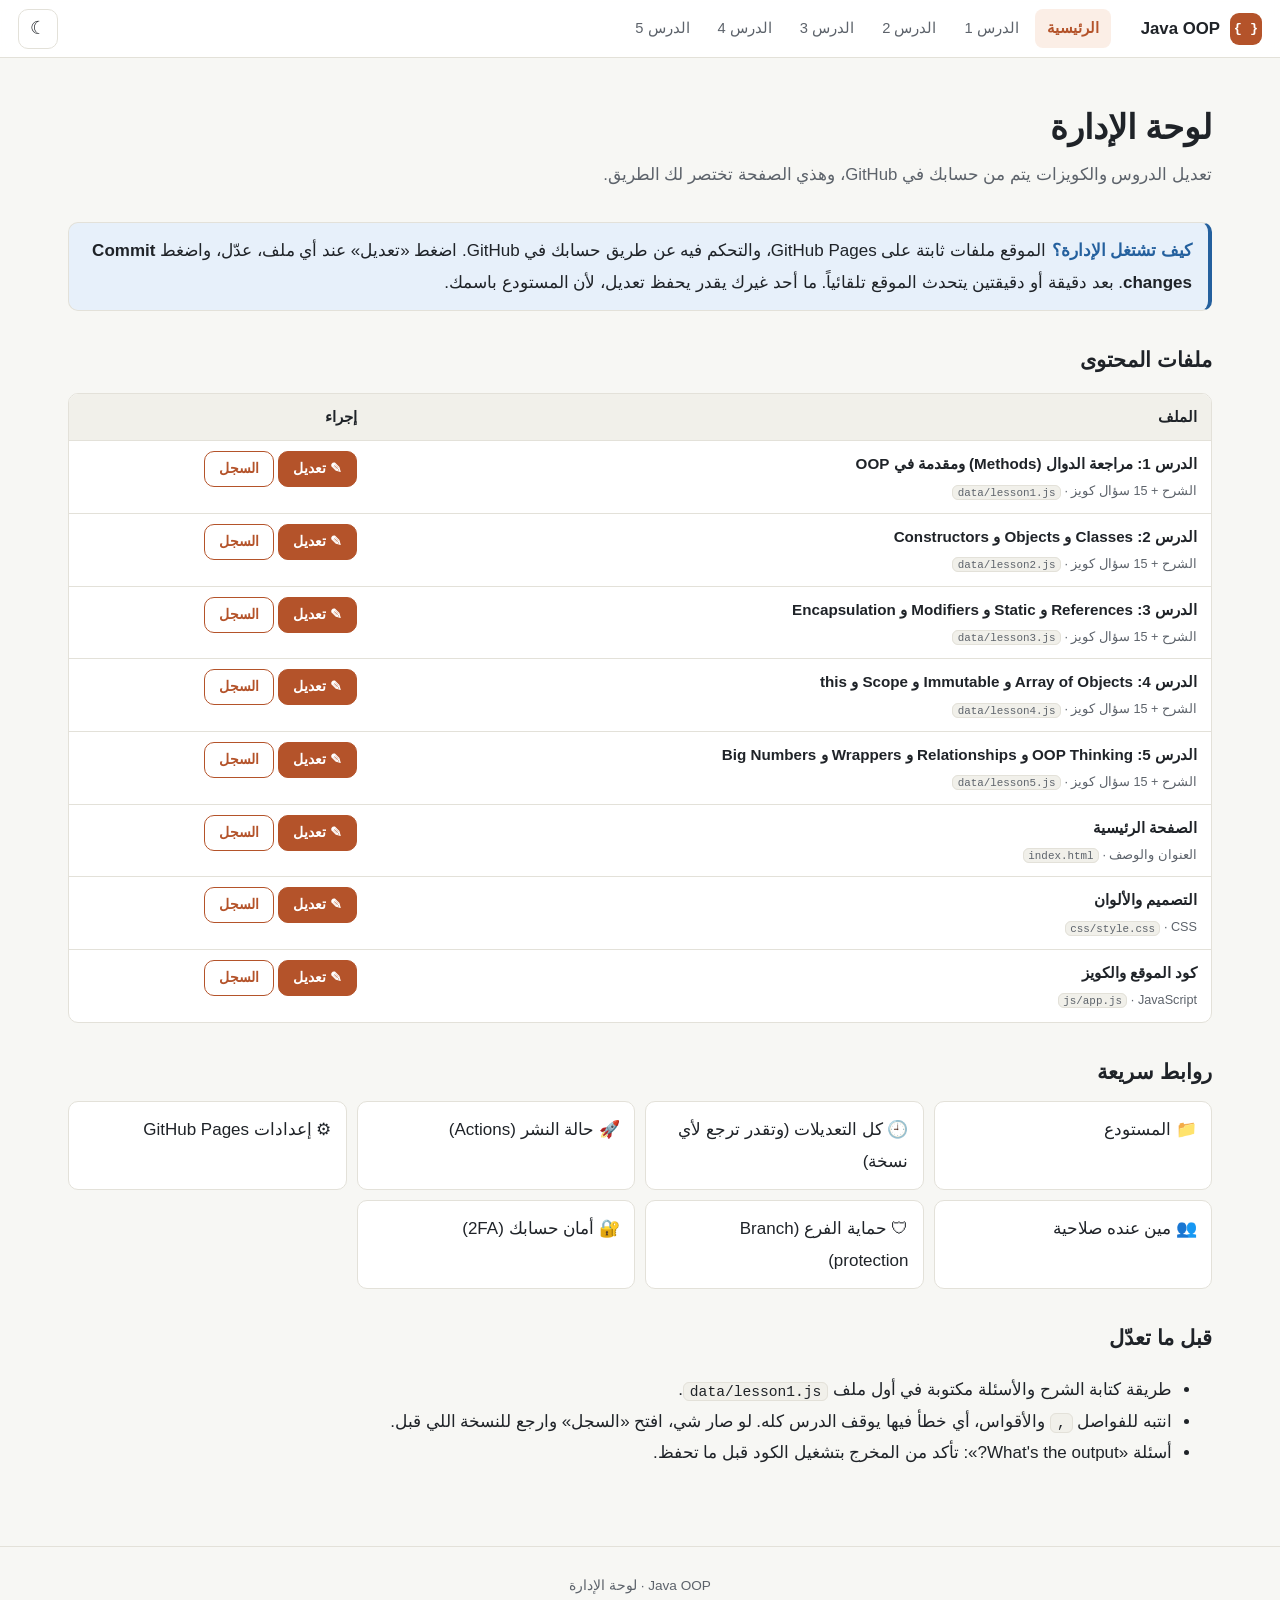
==== admin.html @ 85fa1e5e "Java OOP learning site: 5 lessons, English quizzes, admin page" ====
<!DOCTYPE html>
<html lang="ar" dir="rtl">
<head>
  <meta charset="UTF-8">
  <meta http-equiv="Content-Security-Policy" content="default-src 'none'; script-src 'self'; style-src 'self'; img-src 'self' data:; font-src 'self'; connect-src 'none'; object-src 'none'; base-uri 'none'; form-action 'none'">
  <meta name="referrer" content="no-referrer">
  <meta name="robots" content="noindex, nofollow">
  <meta name="viewport" content="width=device-width, initial-scale=1">
  <title>الإدارة — Java OOP</title>
  <script src="js/theme.js?v=4"></script>
  <link rel="stylesheet" href="css/style.css?v=4">
</head>
<body data-page="admin">
  <header class="topbar" id="topbar"></header>

  <main class="wrap admin">
    <section class="hero">
      <h1>لوحة الإدارة</h1>
      <p>تعديل الدروس والكويزات يتم من حسابك في GitHub، وهذي الصفحة تختصر لك الطريق.</p>
    </section>
    <section id="admin"></section>
  </main>

  <footer class="footer">Java OOP · لوحة الإدارة</footer>

  <script src="data/lesson1.js?v=4"></script>
  <script src="data/lesson2.js?v=4"></script>
  <script src="data/lesson3.js?v=4"></script>
  <script src="data/lesson4.js?v=4"></script>
  <script src="data/lesson5.js?v=4"></script>
  <script src="js/config.js?v=4"></script>
  <script src="js/app.js?v=4"></script>
  <script src="js/admin.js?v=4"></script>
</body>
</html>
---- css/style.css ----
/* ===== Java OOP — موقع تعليمي ===== */
:root {
  --bg: #f7f7f4;
  --surface: #ffffff;
  --surface-2: #f1f0ea;
  --text: #1f2328;
  --muted: #5d636b;
  --border: #e3e1d9;
  --accent: #b4532a;
  --accent-soft: #fbeee6;
  --link: #9a4320;
  --ok: #1f7a4d;
  --ok-soft: #e3f4ea;
  --bad: #b42318;
  --bad-soft: #fde8e6;
  --info: #24609e;
  --info-soft: #e7f0fa;
  --warn: #8a5a00;
  --warn-soft: #fdf3dc;
  --code-bg: #f6f5f0;
  --code-border: #e5e2d8;
  --code-text: #24292f;
  --tk-kw: #a626a4;
  --tk-type: #b4532a;
  --tk-str: #2f7d32;
  --tk-num: #0b6bcb;
  --tk-com: #7c8088;
  --tk-fn: #4051b5;
  --tk-ann: #a15c00;
  --shadow: 0 1px 2px rgba(0,0,0,.05), 0 4px 16px rgba(0,0,0,.04);
  --radius: 12px;
  --font: "Segoe UI", "Noto Sans Arabic", "Noto Naskh Arabic", Tahoma, "Geeza Pro", Arial, sans-serif;
  --mono: "Cascadia Code", Consolas, "SF Mono", Menlo, "Liberation Mono", "Courier New", monospace;
  --topbar-h: 58px;
}
[data-theme="dark"] {
  --bg: #15171a;
  --surface: #1d2024;
  --surface-2: #24282d;
  --text: #e6e6e3;
  --muted: #a1a6ad;
  --border: #33383f;
  --accent: #f0915f;
  --accent-soft: #3a2a21;
  --link: #f4a57a;
  --ok: #4cc38a;
  --ok-soft: #173326;
  --bad: #ff7b72;
  --bad-soft: #3b1d1b;
  --info: #79b8ff;
  --info-soft: #1a2a3c;
  --warn: #e3b341;
  --warn-soft: #362b12;
  --code-bg: #111316;
  --code-border: #2c3138;
  --code-text: #d6d9de;
  --tk-kw: #d78cf0;
  --tk-type: #f0a875;
  --tk-str: #8bd18b;
  --tk-num: #79b8ff;
  --tk-com: #8b929b;
  --tk-fn: #9fb0ff;
  --tk-ann: #e3b341;
  --shadow: 0 1px 2px rgba(0,0,0,.3), 0 4px 16px rgba(0,0,0,.25);
}

* { box-sizing: border-box; }
html { scroll-behavior: smooth; scroll-padding-top: calc(var(--topbar-h) + 14px); }
body {
  margin: 0;
  font-family: var(--font);
  background: var(--bg);
  color: var(--text);
  line-height: 1.85;
  font-size: 17px;
  -webkit-text-size-adjust: 100%;
}
a { color: var(--link); text-decoration: none; }
a:hover { text-decoration: underline; }
b, strong { font-weight: 700; }

/* inline code inside Arabic text stays LTR */
code, .ltr {
  direction: ltr;
  unicode-bidi: isolate;
}
p code, li code, td code, th code, .callout code, .q-text code, .opt code, .explain code, .card code {
  font-family: var(--mono);
  font-size: .86em;
  background: var(--surface-2);
  border: 1px solid var(--border);
  padding: .05em .4em;
  border-radius: 6px;
  white-space: normal;
  overflow-wrap: break-word;
  -webkit-box-decoration-break: clone;
  box-decoration-break: clone;
}

h2 code, h3 code, .toc code {
  font-family: var(--mono);
  font-size: .9em;
}

/* ===== Top bar ===== */
.topbar {
  position: sticky; top: 0; z-index: 70;
  height: var(--topbar-h);
  display: flex; align-items: center; gap: 12px;
  padding: 0 18px;
  background: color-mix(in srgb, var(--surface) 92%, transparent);
  backdrop-filter: blur(8px);
  border-bottom: 1px solid var(--border);
}
.brand { display: flex; align-items: center; gap: 10px; font-weight: 700; color: var(--text); font-size: 1.05rem; }
.brand:hover { text-decoration: none; }
.brand-logo {
  width: 32px; height: 32px; border-radius: 9px;
  display: grid; place-items: center;
  background: var(--accent); color: #fff; font-family: var(--mono); font-size: .85rem; font-weight: 700;
}
.topnav { display: flex; gap: 4px; margin-inline-start: 18px; overflow-x: auto; scrollbar-width: none; }
.topnav::-webkit-scrollbar { display: none; }
.topnav a {
  padding: 6px 12px; border-radius: 8px; color: var(--muted); font-size: .92rem; white-space: nowrap;
}
.topnav a:hover { background: var(--surface-2); color: var(--text); text-decoration: none; }
.topnav a.active { background: var(--accent-soft); color: var(--accent); font-weight: 600; }
.spacer { flex: 1; }
.icon-btn {
  border: 1px solid var(--border); background: var(--surface); color: var(--text);
  width: 40px; height: 40px; border-radius: 10px; cursor: pointer;
  display: grid; place-items: center; font-size: 1.1rem;
}
.icon-btn:hover { background: var(--surface-2); }
.menu-btn { display: none; }

/* ===== Layout ===== */
.wrap { max-width: 1180px; margin: 0 auto; padding: 0 18px; }
.layout {
  display: grid;
  grid-template-columns: 270px minmax(0, 1fr);
  gap: 36px;
  max-width: 1180px; margin: 0 auto; padding: 26px 18px 80px;
}
.sidebar {
  position: sticky; top: calc(var(--topbar-h) + 18px);
  align-self: start;
  max-height: calc(100vh - var(--topbar-h) - 36px);
  overflow-y: auto;
  padding-inline-end: 4px;
  font-size: .93rem;
}
.side-title { font-size: .78rem; color: var(--muted); font-weight: 700; letter-spacing: .02em; margin: 6px 10px 6px; }
.side-lessons, .toc { list-style: none; margin: 0 0 18px; padding: 0; }
.side-lessons a, .toc a {
  display: block; padding: 6px 10px; border-radius: 8px; color: var(--muted); line-height: 1.55;
}
.side-lessons a:hover, .toc a:hover { background: var(--surface-2); color: var(--text); text-decoration: none; }
.side-lessons a.active { background: var(--accent-soft); color: var(--accent); font-weight: 600; }
.side-lessons .num { display: inline-block; min-width: 1.5em; font-weight: 700; }
.toc a { border-inline-start: 2px solid var(--border); border-radius: 0; padding-inline-start: 12px; }
.toc a.current { border-color: var(--accent); color: var(--accent); font-weight: 600; }
.toc .toc-quiz a { color: var(--accent); }
.scrim { display: none; }

main { min-width: 0; }

/* ===== Home ===== */
.hero { padding: 46px 0 18px; }
.hero h1 { font-size: 2.1rem; margin: 0 0 8px; line-height: 1.4; }
.hero p { color: var(--muted); margin: 0; max-width: 720px; font-size: 1.05rem; }
.cards {
  display: grid; grid-template-columns: repeat(auto-fill, minmax(300px, 1fr)); gap: 18px;
  padding: 24px 0 70px;
}
.card {
  background: var(--surface); border: 1px solid var(--border); border-radius: var(--radius);
  padding: 22px; box-shadow: var(--shadow); display: flex; flex-direction: column; gap: 10px;
  color: var(--text); transition: transform .15s ease, border-color .15s ease;
}
.card:hover { transform: translateY(-2px); border-color: var(--accent); text-decoration: none; }
.card-num {
  width: 38px; height: 38px; border-radius: 10px; display: grid; place-items: center;
  background: var(--accent-soft); color: var(--accent); font-weight: 800;
}
.card h2 { margin: 0; font-size: 1.15rem; line-height: 1.55; }
.card p { margin: 0; color: var(--muted); font-size: .95rem; line-height: 1.75; flex: 1; }
.card-foot { display: flex; align-items: center; justify-content: space-between; gap: 8px; flex-wrap: wrap; border-top: 1px solid var(--border); padding-top: 12px; margin-top: 4px; }
.badge {
  display: inline-flex; align-items: center; gap: 6px; font-size: .82rem; font-weight: 600;
  padding: 3px 10px; border-radius: 999px; background: var(--surface-2); color: var(--muted);
}
.badge.done { background: var(--ok-soft); color: var(--ok); }
.badge.mid { background: var(--warn-soft); color: var(--warn); }
.badge.low { background: var(--bad-soft); color: var(--bad); }
.card-go { color: var(--accent); font-weight: 600; font-size: .92rem; }

/* ===== Lesson ===== */
.lesson-head { border-bottom: 1px solid var(--border); padding-bottom: 18px; margin-bottom: 8px; }
.lesson-kicker { color: var(--accent); font-weight: 700; font-size: .9rem; }
.lesson-head h1 { font-size: 1.95rem; line-height: 1.45; margin: 4px 0 10px; }
.lesson-head p { color: var(--muted); margin: 0; }
.section { padding-top: 10px; }
.section > h2 {
  font-size: 1.5rem; margin: 34px 0 12px; line-height: 1.5;
  padding-bottom: 8px; border-bottom: 1px solid var(--border);
}
.section h3 { font-size: 1.12rem; margin: 26px 0 8px; line-height: 1.6; }
.section h3 .tag {
  display: inline-block; font-size: .74rem; font-weight: 700; padding: 1px 9px; border-radius: 999px;
  margin-inline-end: 8px; vertical-align: 2px;
}
.tag.lecture { background: var(--accent-soft); color: var(--accent); }
.tag.extra { background: var(--info-soft); color: var(--info); }
.tag.quizt { background: var(--warn-soft); color: var(--warn); }
.section p { margin: 10px 0; }
.section ul, .section ol { margin: 10px 0; padding-inline-start: 26px; }
.section li { margin: 5px 0; }

/* summary */
.summary {
  background: var(--surface); border: 1px solid var(--border); border-radius: var(--radius);
  padding: 8px 22px 14px; box-shadow: var(--shadow); margin-top: 22px;
}
.summary h2 { border: none !important; margin: 12px 0 4px !important; font-size: 1.3rem !important; }
.summary ul { list-style: none; padding: 0; margin: 0; }
.summary li { padding: 9px 0; border-bottom: 1px dashed var(--border); margin: 0; }
.summary li:last-child { border-bottom: none; }
.summary li::before { content: "◆"; color: var(--accent); font-size: .7em; margin-inline-end: 10px; vertical-align: 2px; }

/* callouts */
.callout {
  border-radius: 10px; padding: 12px 16px; margin: 14px 0;
  border: 1px solid var(--border); border-inline-start: 4px solid var(--muted);
  background: var(--surface);
}
.callout .c-title { font-weight: 700; margin-inline-end: 6px; }
.callout.analogy { border-inline-start-color: #8e5bd8; background: color-mix(in srgb, #8e5bd8 7%, var(--surface)); }
.callout.analogy .c-title { color: #8e5bd8; }
[data-theme="dark"] .callout.analogy .c-title { color: #c4a2ff; }
.callout.rule { border-inline-start-color: var(--info); background: var(--info-soft); }
.callout.rule .c-title { color: var(--info); }
.callout.note { border-inline-start-color: var(--warn); background: var(--warn-soft); }
.callout.note .c-title { color: var(--warn); }
.callout.explain { border-inline-start-color: var(--ok); background: var(--ok-soft); }
.callout.explain .c-title { color: var(--ok); }
.callout.danger { border-inline-start-color: var(--bad); background: var(--bad-soft); }
.callout.danger .c-title { color: var(--bad); }
.callout p { margin: 4px 0; }

/* tables */
.table-wrap { overflow-x: auto; margin: 14px 0; border: 1px solid var(--border); border-radius: 10px; background: var(--surface); }
table { border-collapse: collapse; width: 100%; font-size: .95rem; }
th, td { padding: 10px 14px; text-align: start; border-bottom: 1px solid var(--border); vertical-align: top; line-height: 1.7; }
th { background: var(--surface-2); font-weight: 700; white-space: nowrap; }
tr:last-child td { border-bottom: none; }
td:first-child { font-weight: 600; }
td code { white-space: nowrap; }
td.yes { color: var(--ok); font-weight: 700; }
td.no { color: var(--bad); font-weight: 700; }

/* ===== Code blocks ===== */
.code-block {
  margin: 14px 0; border: 1px solid var(--code-border); border-radius: 10px;
  background: var(--code-bg); overflow: hidden; direction: ltr; text-align: left;
}
.code-bar {
  display: flex; align-items: center; justify-content: space-between; gap: 8px;
  padding: 5px 8px 5px 14px; border-bottom: 1px solid var(--code-border);
  font-size: .78rem; color: var(--muted); font-family: var(--mono);
  background: color-mix(in srgb, var(--code-bg) 85%, var(--border));
}
.code-bar .lang { font-weight: 700; letter-spacing: .03em; }
.copy-btn {
  font-family: var(--font); font-size: .8rem; cursor: pointer;
  border: 1px solid var(--code-border); background: var(--surface); color: var(--text);
  padding: 3px 10px; border-radius: 7px; direction: rtl;
}
.copy-btn:hover { border-color: var(--accent); color: var(--accent); }
.copy-btn.copied { color: var(--ok); border-color: var(--ok); }
pre.code {
  margin: 0; padding: 14px 16px; overflow-x: auto;
  direction: ltr; text-align: left; unicode-bidi: isolate;
  font-family: var(--mono); font-size: .9rem; line-height: 1.65; color: var(--code-text);
  tab-size: 4;
}
pre.code code { font-family: inherit; white-space: pre; }
pre.code.numbered code { counter-reset: ln; }
pre.code.numbered .line { counter-increment: ln; }
pre.code.numbered .line::before {
  content: counter(ln); display: inline-block; width: 2em; margin-right: 14px;
  color: var(--tk-com); opacity: .7; text-align: right; user-select: none;
}
.tk-kw { color: var(--tk-kw); font-weight: 600; }
.tk-type { color: var(--tk-type); }
.tk-str { color: var(--tk-str); }
.tk-num { color: var(--tk-num); }
.tk-com { color: var(--tk-com); font-style: italic; unicode-bidi: isolate; }
.tk-fn { color: var(--tk-fn); }
.tk-ann { color: var(--tk-ann); }
.output-block .code-bar .lang::before { content: "▶ "; }
.output-block pre.code { color: var(--code-text); }

/* lesson pager */
.pager { display: flex; justify-content: space-between; gap: 12px; margin-top: 46px; flex-wrap: wrap; }
.pager a {
  flex: 1 1 240px; border: 1px solid var(--border); border-radius: 10px; padding: 12px 16px;
  background: var(--surface); color: var(--text);
}
.pager a:hover { border-color: var(--accent); text-decoration: none; }
.pager small { display: block; color: var(--muted); }
.pager .next { text-align: left; }

/* ===== Quiz ===== */
.quiz {
  margin-top: 40px; background: var(--surface); border: 1px solid var(--border);
  border-radius: 16px; box-shadow: var(--shadow); padding: 22px;
}
.quiz > h2 { margin: 0 0 4px !important; border: none !important; padding: 0 !important; font-size: 1.5rem; }
.quiz-sub { color: var(--muted); margin: 0 0 16px; }
.quiz-stats { display: flex; gap: 8px; flex-wrap: wrap; margin-bottom: 14px; }
.progress { height: 8px; background: var(--surface-2); border-radius: 99px; overflow: hidden; margin: 6px 0 18px; }
.progress > div { height: 100%; background: var(--accent); width: 0; transition: width .25s ease; }
.progress > div.full { width: 100%; }
.quiz-stats.center { justify-content: center; margin-top: 10px; }
.btn-row.center { justify-content: center; }
.copy-btn.en { direction: ltr; }
.quiz[dir="ltr"] { font-family: "Segoe UI", system-ui, -apple-system, Roboto, Arial, sans-serif; line-height: 1.65; }
.quiz[dir="ltr"] .q-text { line-height: 1.6; }
.q-meta { display: flex; justify-content: space-between; align-items: center; gap: 8px; color: var(--muted); font-size: .9rem; flex-wrap: wrap; }
.q-type { font-size: .78rem; font-weight: 700; padding: 2px 10px; border-radius: 999px; background: var(--surface-2); }
.q-type.concept { background: var(--info-soft); color: var(--info); }
.q-type.output { background: var(--accent-soft); color: var(--accent); }
.q-type.error { background: var(--bad-soft); color: var(--bad); }
.q-text { font-size: 1.1rem; font-weight: 600; margin: 12px 0; line-height: 1.8; }
.options { display: grid; gap: 10px; margin: 14px 0; }
.opt {
  display: flex; align-items: flex-start; gap: 12px; text-align: start;
  width: 100%; padding: 12px 14px; border-radius: 10px; cursor: pointer;
  border: 1.5px solid var(--border); background: var(--surface); color: var(--text);
  font: inherit; font-size: 1rem; line-height: 1.7;
  transition: border-color .12s ease, background .12s ease;
}
.opt:hover:not(:disabled) { border-color: var(--accent); background: var(--accent-soft); }
.opt:disabled { cursor: default; }
.opt .letter {
  flex: none; width: 28px; height: 28px; border-radius: 8px; display: grid; place-items: center;
  background: var(--surface-2); font-weight: 700; font-size: .9rem; margin-top: 1px;
}
.opt .opt-body { flex: 1; min-width: 0; }
.opt .opt-mono {
  display: block; direction: ltr; text-align: left; font-family: var(--mono); font-size: .92rem;
  white-space: pre-wrap; unicode-bidi: isolate;
}
.opt.correct { border-color: var(--ok); background: var(--ok-soft); }
.opt.correct .letter { background: var(--ok); color: #fff; }
.opt.wrong { border-color: var(--bad); background: var(--bad-soft); }
.opt.wrong .letter { background: var(--bad); color: #fff; }
.opt.dim { opacity: .6; }
.feedback { border-radius: 10px; padding: 12px 16px; margin: 6px 0 14px; }
.feedback.ok { background: var(--ok-soft); border: 1px solid var(--ok); }
.feedback.bad { background: var(--bad-soft); border: 1px solid var(--bad); }
.feedback .f-title { font-weight: 800; }
.feedback.ok .f-title { color: var(--ok); }
.feedback.bad .f-title { color: var(--bad); }
.feedback p { margin: 4px 0 0; }
.btn {
  font: inherit; font-weight: 700; cursor: pointer; border-radius: 10px; padding: 10px 22px;
  border: 1px solid var(--accent); background: var(--accent); color: #fff;
}
.btn:hover { filter: brightness(1.06); }
.btn.ghost { background: transparent; color: var(--accent); }
.btn-row { display: flex; gap: 10px; flex-wrap: wrap; justify-content: flex-start; }
.result-score { text-align: center; padding: 10px 0 18px; }
.result-score .big { font-size: 3rem; font-weight: 800; line-height: 1.2; direction: ltr; unicode-bidi: isolate; }
.result-score .msg { color: var(--muted); margin-top: 4px; }
.review-item { border: 1px solid var(--border); border-radius: 12px; padding: 14px 16px; margin: 14px 0; background: var(--bg); }
.review-item .q-text { font-size: 1rem; margin-top: 0; }
.review-line { margin: 6px 0; display: flex; gap: 8px; align-items: flex-start; }
.review-line .lbl { flex: none; font-weight: 700; font-size: .88rem; padding: 1px 8px; border-radius: 6px; margin-top: 3px; }
.review-line .lbl.you { background: var(--bad-soft); color: var(--bad); }
.review-line .lbl.right { background: var(--ok-soft); color: var(--ok); }
.all-right { text-align: center; color: var(--ok); font-weight: 700; padding: 10px; }

/* admin */
.admin { padding-bottom: 60px; }
.admin h2 { font-size: 1.3rem; margin: 30px 0 10px; }
.btn.small { padding: 5px 14px; font-size: .88rem; display: inline-block; }
.btn.small:hover { text-decoration: none; }
.btn.ghost.small { background: transparent; }
.admin-actions { white-space: nowrap; }
.muted { color: var(--muted); font-weight: 400; }
.admin-grid { display: grid; grid-template-columns: repeat(auto-fill, minmax(240px, 1fr)); gap: 10px; }
.admin-link {
  display: block; padding: 12px 14px; border: 1px solid var(--border); border-radius: 10px;
  background: var(--surface); color: var(--text);
}
.admin-link:hover { border-color: var(--accent); text-decoration: none; }

/* footer */
.footer { text-align: center; color: var(--muted); font-size: .85rem; padding: 26px 0 40px; border-top: 1px solid var(--border); }

/* ===== Mobile ===== */
@media (max-width: 920px) {
  .layout { grid-template-columns: minmax(0, 1fr); gap: 0; padding-top: 16px; }
  .menu-btn { display: grid; }
  .topnav { display: none; }
  .sidebar {
    position: fixed; top: var(--topbar-h); bottom: 0; right: 0; width: min(86vw, 320px);
    max-height: none; background: var(--surface); border-inline-start: 1px solid var(--border);
    padding: 16px 12px 40px; z-index: 60; transform: translateX(105%); transition: transform .22s ease;
    box-shadow: var(--shadow);
  }
  body.nav-open .sidebar { transform: none; }
  body.nav-open .scrim { display: block; position: fixed; inset: var(--topbar-h) 0 0 0; background: rgba(0,0,0,.35); z-index: 55; }
}
@media (max-width: 600px) {
  body { font-size: 16px; }
  .hero h1 { font-size: 1.6rem; }
  .lesson-head h1 { font-size: 1.5rem; }
  .section > h2 { font-size: 1.28rem; }
  pre.code { font-size: .82rem; padding: 12px; }
  .quiz { padding: 16px; border-radius: 12px; }
  th, td { padding: 8px 10px; }
  .brand-text { font-size: .95rem; }
}
@media print {
  .topbar, .sidebar, .quiz, .copy-btn, .pager { display: none !important; }
  .layout { display: block; }
}
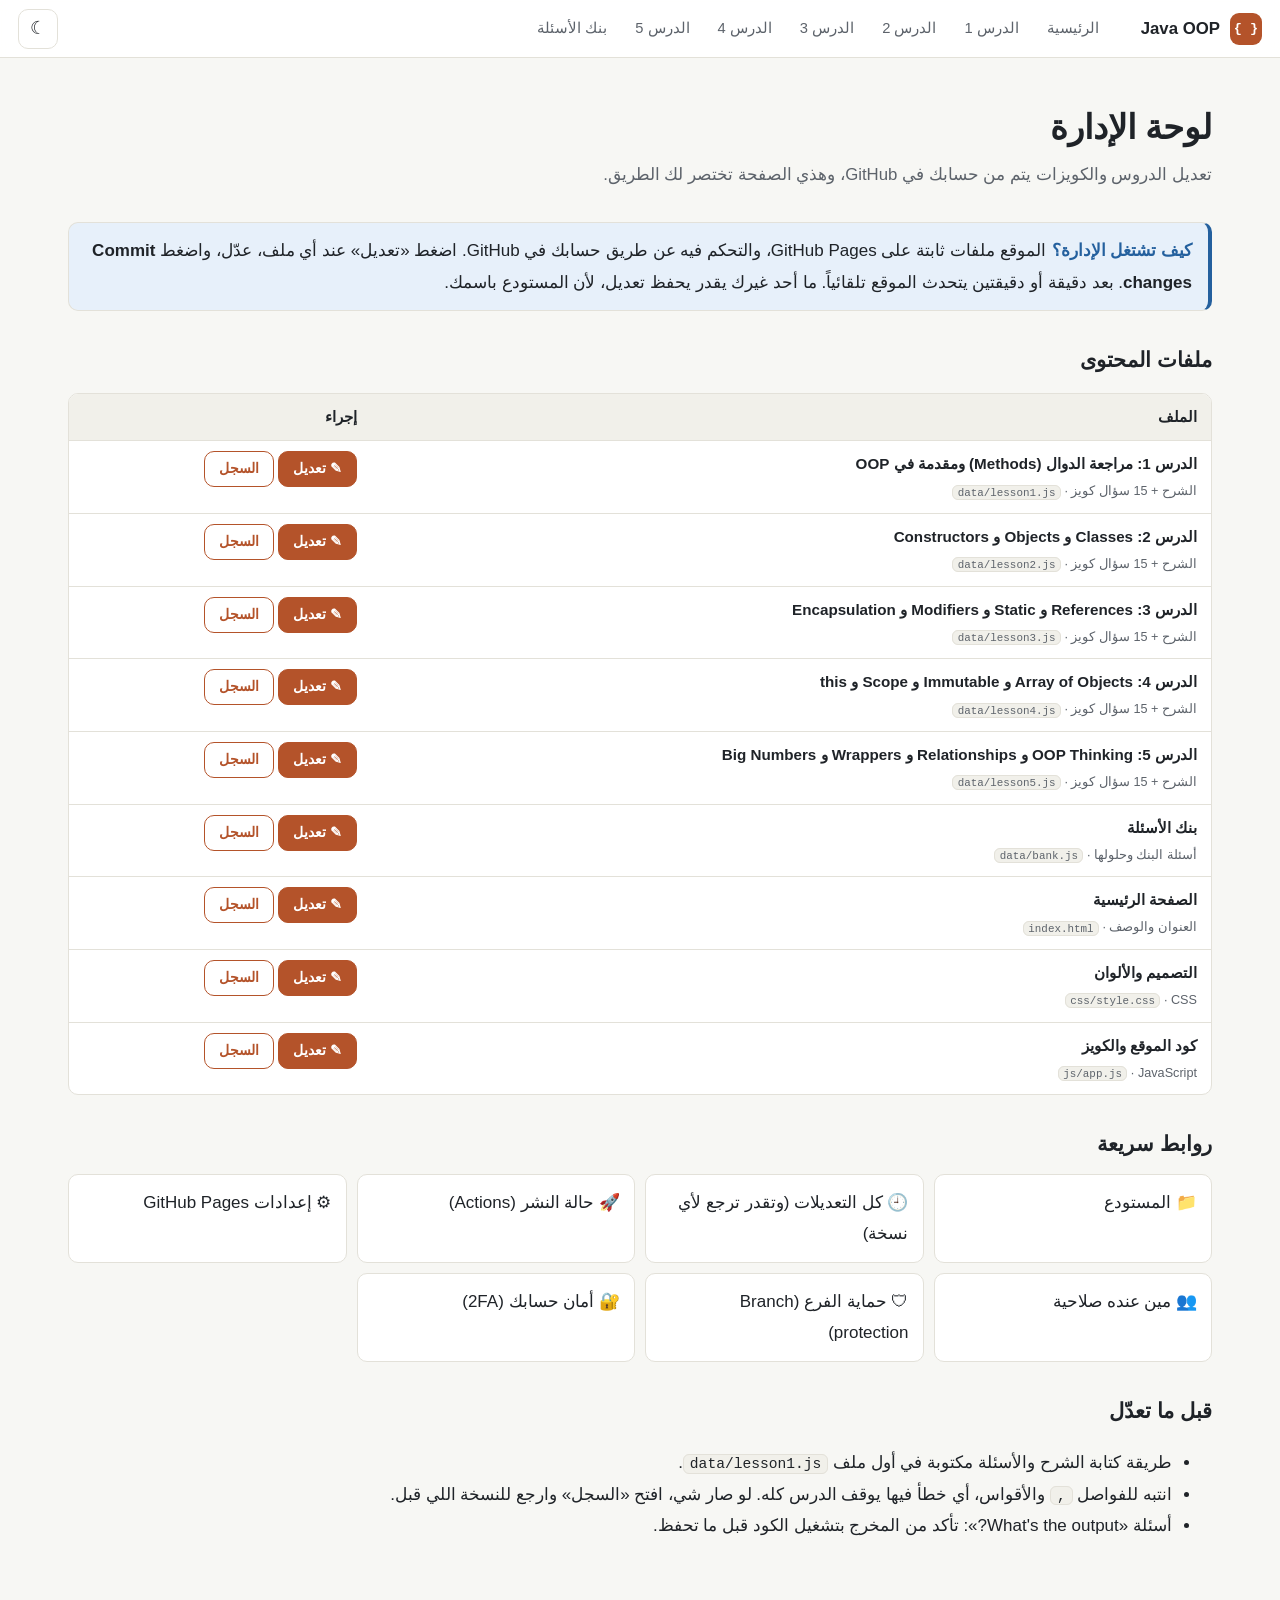
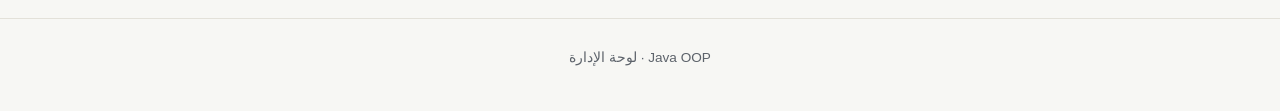
==== commit dd55f73e: "Add solved question bank page (188 MCQs in 3 sets)" ====
--- a/admin.html
+++ b/admin.html
@@ -7,8 +7,8 @@
   <meta name="robots" content="noindex, nofollow">
   <meta name="viewport" content="width=device-width, initial-scale=1">
   <title>الإدارة — Java OOP</title>
-  <script src="js/theme.js?v=4"></script>
-  <link rel="stylesheet" href="css/style.css?v=4">
+  <script src="js/theme.js?v=5"></script>
+  <link rel="stylesheet" href="css/style.css?v=5">
 </head>
 <body data-page="admin">
   <header class="topbar" id="topbar"></header>
@@ -23,13 +23,13 @@
 
   <footer class="footer">Java OOP · لوحة الإدارة</footer>
 
-  <script src="data/lesson1.js?v=4"></script>
-  <script src="data/lesson2.js?v=4"></script>
-  <script src="data/lesson3.js?v=4"></script>
-  <script src="data/lesson4.js?v=4"></script>
-  <script src="data/lesson5.js?v=4"></script>
-  <script src="js/config.js?v=4"></script>
-  <script src="js/app.js?v=4"></script>
-  <script src="js/admin.js?v=4"></script>
+  <script src="data/lesson1.js?v=5"></script>
+  <script src="data/lesson2.js?v=5"></script>
+  <script src="data/lesson3.js?v=5"></script>
+  <script src="data/lesson4.js?v=5"></script>
+  <script src="data/lesson5.js?v=5"></script>
+  <script src="js/config.js?v=5"></script>
+  <script src="js/app.js?v=5"></script>
+  <script src="js/admin.js?v=5"></script>
 </body>
 </html>
--- a/css/style.css
+++ b/css/style.css
@@ -383,6 +383,40 @@
 .review-line .lbl.right { background: var(--ok-soft); color: var(--ok); }
 .all-right { text-align: center; color: var(--ok); font-weight: 700; padding: 10px; }
 
+/* question bank */
+.bank-btn { display: none; font-weight: 800; }
+.bank-btn:hover { text-decoration: none; }
+.card-bank { border-style: dashed; }
+.bank { padding-bottom: 60px; }
+.bank-tabs { display: grid; grid-template-columns: repeat(auto-fit, minmax(220px, 1fr)); gap: 10px; margin: 6px 0 16px; }
+.tab-btn {
+  font: inherit; text-align: start; cursor: pointer; padding: 12px 14px; border-radius: 12px;
+  border: 1.5px solid var(--border); background: var(--surface); color: var(--text);
+  display: flex; flex-direction: column; gap: 2px; line-height: 1.6;
+}
+.tab-btn:hover { border-color: var(--accent); }
+.tab-btn.active { border-color: var(--accent); background: var(--accent-soft); }
+.tab-title { font-weight: 700; font-size: .95rem; }
+.tab-meta { color: var(--muted); font-size: .82rem; }
+.bank-toolbar { display: flex; justify-content: space-between; align-items: center; gap: 10px; flex-wrap: wrap; margin-bottom: 12px; }
+.seg { display: inline-flex; border: 1px solid var(--border); border-radius: 10px; overflow: hidden; background: var(--surface); }
+.seg-btn { font: inherit; font-size: .92rem; cursor: pointer; padding: 7px 16px; border: 0; background: transparent; color: var(--muted); }
+.seg-btn.active { background: var(--accent); color: #fff; font-weight: 700; }
+.bank-sec-title { font-size: 1.3rem; margin: 18px 0 6px; }
+.q-card {
+  background: var(--surface); border: 1px solid var(--border); border-radius: 14px;
+  padding: 16px 18px; margin: 14px 0; box-shadow: var(--shadow);
+}
+.q-head { display: flex; align-items: center; gap: 8px; flex-wrap: wrap; font-size: .85rem; color: var(--muted); }
+.q-num { font-weight: 800; color: var(--accent); font-size: .95rem; }
+.q-id { font-family: var(--mono); background: var(--surface-2); padding: 0 8px; border-radius: 6px; }
+.q-res { margin-inline-start: auto; font-weight: 700; }
+.q-res.ok { color: var(--ok); }
+.q-res.bad { color: var(--bad); }
+.q-body { font-family: "Segoe UI", system-ui, -apple-system, Roboto, Arial, sans-serif; line-height: 1.65; }
+.q-body .q-text { font-size: 1.05rem; margin: 10px 0; line-height: 1.6; }
+.q-card .callout { margin: 10px 0 0; }
+
 /* admin */
 .admin { padding-bottom: 60px; }
 .admin h2 { font-size: 1.3rem; margin: 30px 0 10px; }
@@ -405,6 +439,7 @@
 @media (max-width: 920px) {
   .layout { grid-template-columns: minmax(0, 1fr); gap: 0; padding-top: 16px; }
   .menu-btn { display: grid; }
+  .bank-btn { display: grid; }
   .topnav { display: none; }
   .sidebar {
     position: fixed; top: var(--topbar-h); bottom: 0; right: 0; width: min(86vw, 320px);
